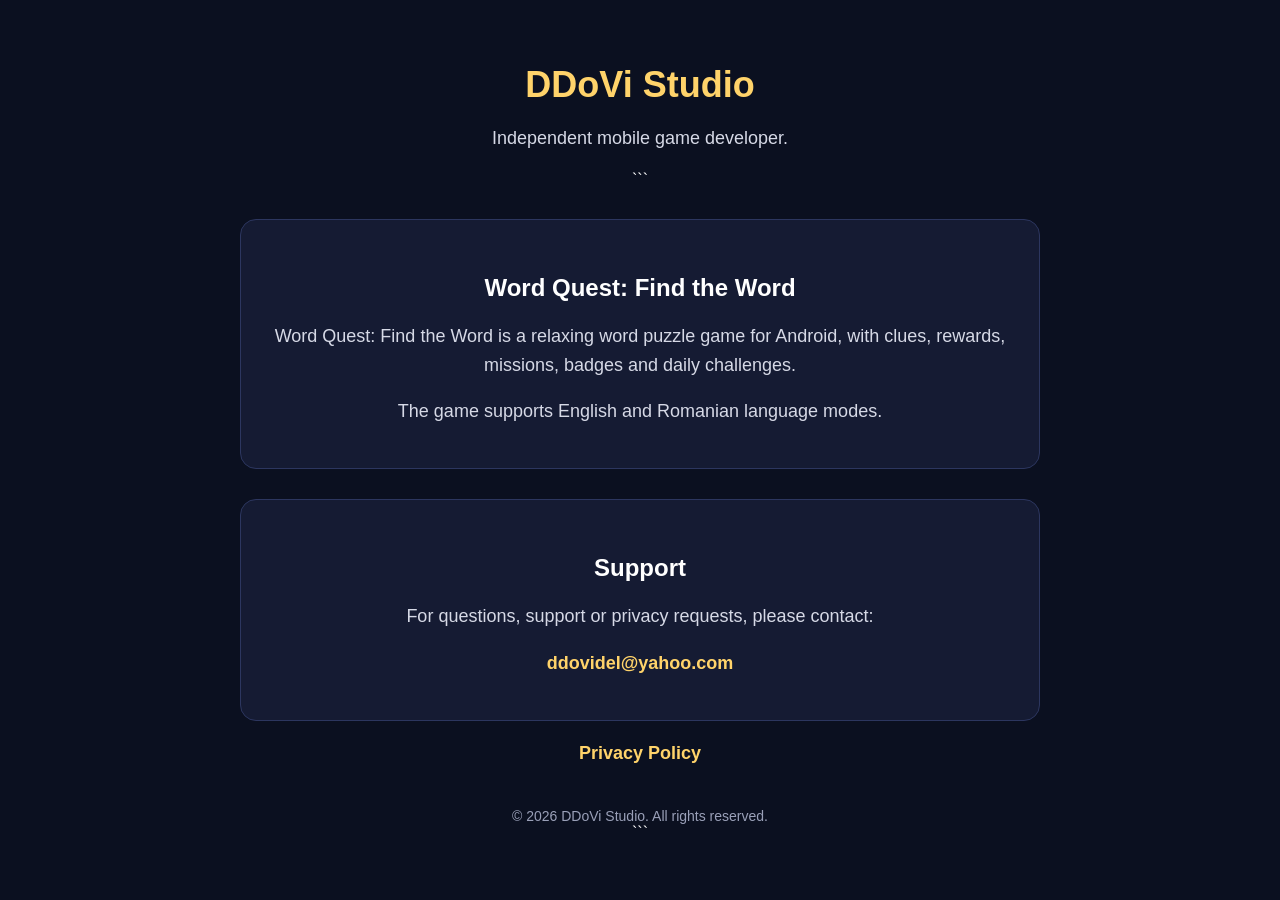
==== index.html @ 72dc890f "Create index.html" ====
<!DOCTYPE html>

<html lang="en">
<head>
  <meta charset="UTF-8">
  <meta name="viewport" content="width=device-width, initial-scale=1.0">
  <title>DDoVi Studio</title>
  <meta name="description" content="DDoVi Studio is the developer of Word Quest: Find the Word, a relaxing word puzzle game for Android.">
  <style>
    body {
      margin: 0;
      font-family: Arial, sans-serif;
      background: #0b1020;
      color: #ffffff;
      text-align: center;
      padding: 40px 20px;
    }
    .container {
      max-width: 800px;
      margin: 0 auto;
    }
    h1 {
      color: #ffd36a;
      font-size: 36px;
      margin-bottom: 10px;
    }
    h2 {
      color: #ffffff;
      font-size: 24px;
      margin-top: 30px;
    }
    p {
      color: #d6d9e6;
      font-size: 18px;
      line-height: 1.6;
    }
    a {
      color: #ffd36a;
      text-decoration: none;
      font-weight: bold;
    }
    .card {
      background: #151b33;
      border: 1px solid #2c365f;
      border-radius: 16px;
      padding: 24px;
      margin-top: 30px;
    }
    .footer {
      margin-top: 40px;
      font-size: 14px;
      color: #9aa0b8;
    }
  </style>
</head>
<body>
  <div class="container">
    <h1>DDoVi Studio</h1>
    <p>Independent mobile game developer.</p>

```
<div class="card">
  <h2>Word Quest: Find the Word</h2>
  <p>
    Word Quest: Find the Word is a relaxing word puzzle game for Android,
    with clues, rewards, missions, badges and daily challenges.
  </p>
  <p>
    The game supports English and Romanian language modes.
  </p>
</div>

<div class="card">
  <h2>Support</h2>
  <p>
    For questions, support or privacy requests, please contact:
  </p>
  <p>
    <a href="mailto:ddovidel@yahoo.com">ddovidel@yahoo.com</a>
  </p>
</div>

<p>
  <a href="privacy.html">Privacy Policy</a>
</p>

<div class="footer">
  © 2026 DDoVi Studio. All rights reserved.
</div>
```

  </div>
</body>
</html>
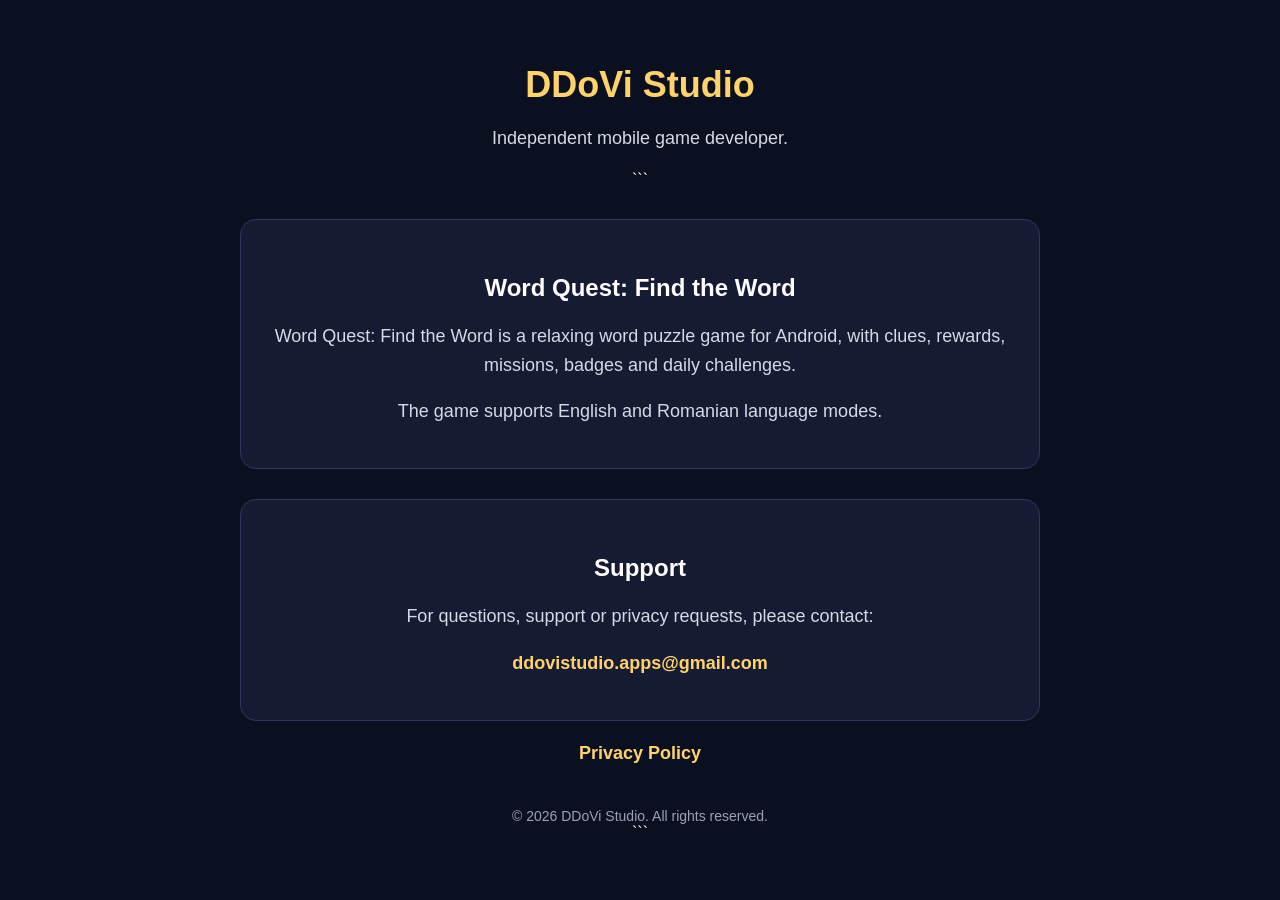
==== commit 930852be: "Update index.html" ====
--- a/index.html
+++ b/index.html
@@ -76,7 +76,7 @@
     For questions, support or privacy requests, please contact:
   </p>
   <p>
-    <a href="mailto:ddovidel@yahoo.com">ddovidel@yahoo.com</a>
+    <a href="mailto:ddovistudio.apps@gmail.com">ddovistudio.apps@gmail.com</a>
   </p>
 </div>
 
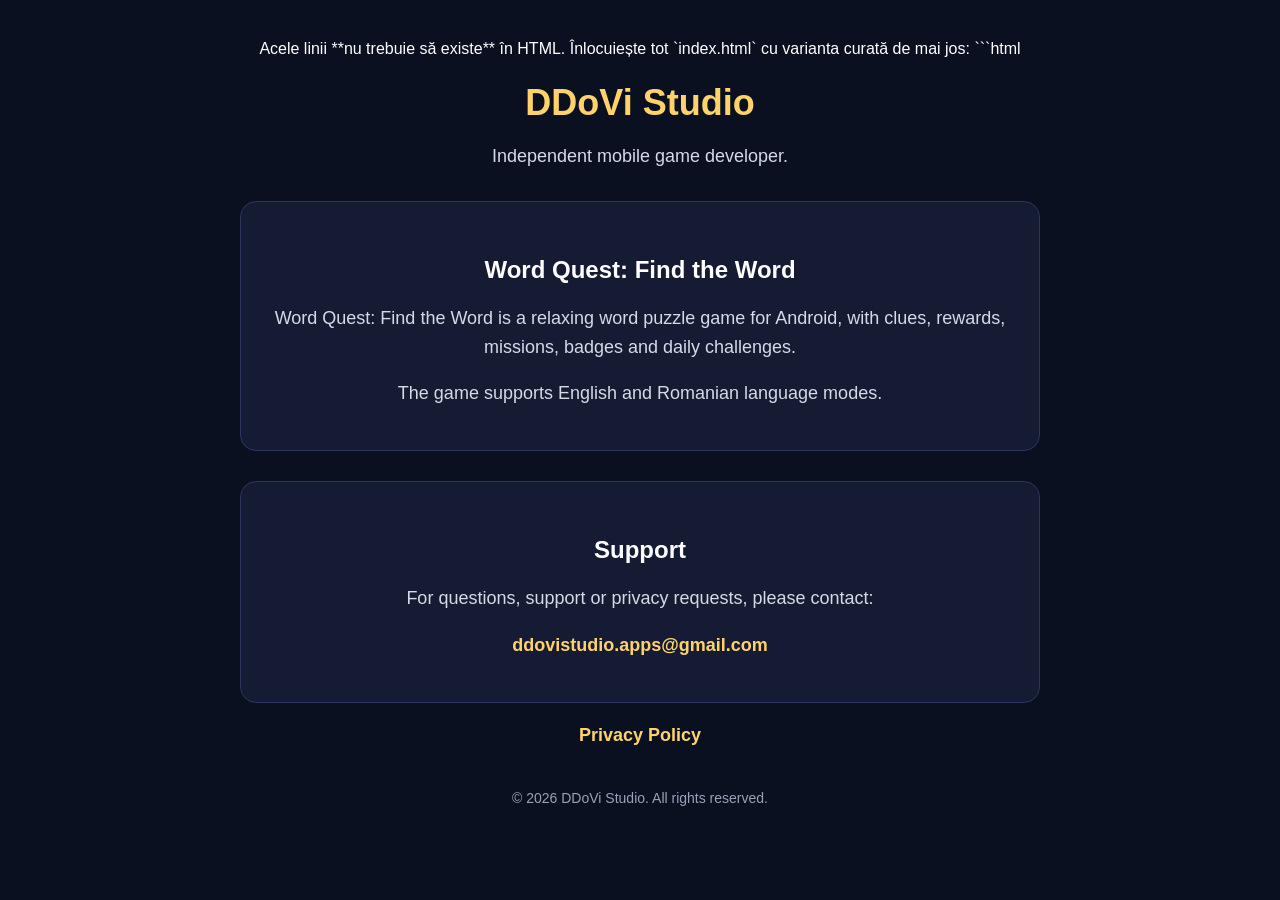
==== commit e96e7a85: "Update index.html" ====
--- a/index.html
+++ b/index.html
@@ -1,5 +1,10 @@
+
+Acele linii **nu trebuie să existe** în HTML.
+
+Înlocuiește tot `index.html` cu varianta curată de mai jos:
+
+```html
 <!DOCTYPE html>
-
 <html lang="en">
 <head>
   <meta charset="UTF-8">
@@ -15,30 +20,36 @@
       text-align: center;
       padding: 40px 20px;
     }
+
     .container {
       max-width: 800px;
       margin: 0 auto;
     }
+
     h1 {
       color: #ffd36a;
       font-size: 36px;
       margin-bottom: 10px;
     }
+
     h2 {
       color: #ffffff;
       font-size: 24px;
       margin-top: 30px;
     }
+
     p {
       color: #d6d9e6;
       font-size: 18px;
       line-height: 1.6;
     }
+
     a {
       color: #ffd36a;
       text-decoration: none;
       font-weight: bold;
     }
+
     .card {
       background: #151b33;
       border: 1px solid #2c365f;
@@ -46,6 +57,7 @@
       padding: 24px;
       margin-top: 30px;
     }
+
     .footer {
       margin-top: 40px;
       font-size: 14px;
@@ -58,37 +70,34 @@
     <h1>DDoVi Studio</h1>
     <p>Independent mobile game developer.</p>
 
-```
-<div class="card">
-  <h2>Word Quest: Find the Word</h2>
-  <p>
-    Word Quest: Find the Word is a relaxing word puzzle game for Android,
-    with clues, rewards, missions, badges and daily challenges.
-  </p>
-  <p>
-    The game supports English and Romanian language modes.
-  </p>
-</div>
+    <div class="card">
+      <h2>Word Quest: Find the Word</h2>
+      <p>
+        Word Quest: Find the Word is a relaxing word puzzle game for Android,
+        with clues, rewards, missions, badges and daily challenges.
+      </p>
+      <p>
+        The game supports English and Romanian language modes.
+      </p>
+    </div>
 
-<div class="card">
-  <h2>Support</h2>
-  <p>
-    For questions, support or privacy requests, please contact:
-  </p>
-  <p>
-    <a href="mailto:ddovistudio.apps@gmail.com">ddovistudio.apps@gmail.com</a>
-  </p>
-</div>
+    <div class="card">
+      <h2>Support</h2>
+      <p>
+        For questions, support or privacy requests, please contact:
+      </p>
+      <p>
+        <a href="mailto:ddovistudio.apps@gmail.com">ddovistudio.apps@gmail.com</a>
+      </p>
+    </div>
 
-<p>
-  <a href="privacy.html">Privacy Policy</a>
-</p>
+    <p>
+      <a href="privacy.html">Privacy Policy</a>
+    </p>
 
-<div class="footer">
-  © 2026 DDoVi Studio. All rights reserved.
-</div>
-```
-
+    <div class="footer">
+      © 2026 DDoVi Studio. All rights reserved.
+    </div>
   </div>
 </body>
 </html>
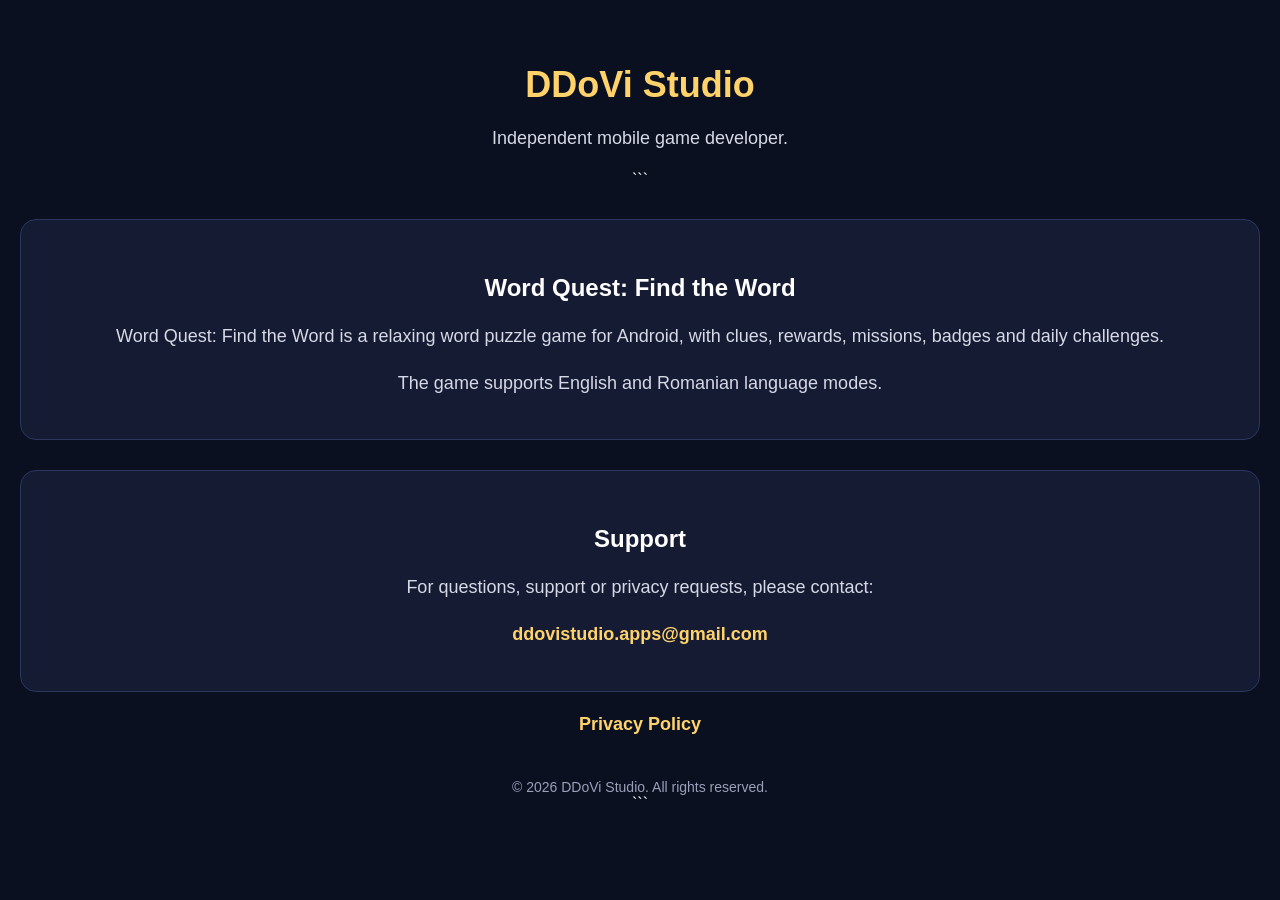
==== commit 5e6f871c: "Update index.html" ====
--- a/index.html
+++ b/index.html
@@ -1,10 +1,5 @@
+<!DOCTYPE html>
 
-Acele linii **nu trebuie să existe** în HTML.
-
-Înlocuiește tot `index.html` cu varianta curată de mai jos:
-
-```html
-<!DOCTYPE html>
 <html lang="en">
 <head>
   <meta charset="UTF-8">
@@ -21,48 +16,51 @@
       padding: 40px 20px;
     }
 
-    .container {
-      max-width: 800px;
-      margin: 0 auto;
-    }
+```
+.container {
+  max-width: 800px;
+  margin: 0 auto;
+}
 
-    h1 {
-      color: #ffd36a;
-      font-size: 36px;
-      margin-bottom: 10px;
-    }
+h1 {
+  color: #ffd36a;
+  font-size: 36px;
+  margin-bottom: 10px;
+}
 
-    h2 {
-      color: #ffffff;
-      font-size: 24px;
-      margin-top: 30px;
-    }
+h2 {
+  color: #ffffff;
+  font-size: 24px;
+  margin-top: 30px;
+}
 
-    p {
-      color: #d6d9e6;
-      font-size: 18px;
-      line-height: 1.6;
-    }
+p {
+  color: #d6d9e6;
+  font-size: 18px;
+  line-height: 1.6;
+}
 
-    a {
-      color: #ffd36a;
-      text-decoration: none;
-      font-weight: bold;
-    }
+a {
+  color: #ffd36a;
+  text-decoration: none;
+  font-weight: bold;
+}
 
-    .card {
-      background: #151b33;
-      border: 1px solid #2c365f;
-      border-radius: 16px;
-      padding: 24px;
-      margin-top: 30px;
-    }
+.card {
+  background: #151b33;
+  border: 1px solid #2c365f;
+  border-radius: 16px;
+  padding: 24px;
+  margin-top: 30px;
+}
 
-    .footer {
-      margin-top: 40px;
-      font-size: 14px;
-      color: #9aa0b8;
-    }
+.footer {
+  margin-top: 40px;
+  font-size: 14px;
+  color: #9aa0b8;
+}
+```
+
   </style>
 </head>
 <body>
@@ -70,34 +68,37 @@
     <h1>DDoVi Studio</h1>
     <p>Independent mobile game developer.</p>
 
-    <div class="card">
-      <h2>Word Quest: Find the Word</h2>
-      <p>
-        Word Quest: Find the Word is a relaxing word puzzle game for Android,
-        with clues, rewards, missions, badges and daily challenges.
-      </p>
-      <p>
-        The game supports English and Romanian language modes.
-      </p>
-    </div>
+```
+<div class="card">
+  <h2>Word Quest: Find the Word</h2>
+  <p>
+    Word Quest: Find the Word is a relaxing word puzzle game for Android,
+    with clues, rewards, missions, badges and daily challenges.
+  </p>
+  <p>
+    The game supports English and Romanian language modes.
+  </p>
+</div>
 
-    <div class="card">
-      <h2>Support</h2>
-      <p>
-        For questions, support or privacy requests, please contact:
-      </p>
-      <p>
-        <a href="mailto:ddovistudio.apps@gmail.com">ddovistudio.apps@gmail.com</a>
-      </p>
-    </div>
+<div class="card">
+  <h2>Support</h2>
+  <p>
+    For questions, support or privacy requests, please contact:
+  </p>
+  <p>
+    <a href="mailto:ddovistudio.apps@gmail.com">ddovistudio.apps@gmail.com</a>
+  </p>
+</div>
 
-    <p>
-      <a href="privacy.html">Privacy Policy</a>
-    </p>
+<p>
+  <a href="privacy.html">Privacy Policy</a>
+</p>
 
-    <div class="footer">
-      © 2026 DDoVi Studio. All rights reserved.
-    </div>
+<div class="footer">
+  © 2026 DDoVi Studio. All rights reserved.
+</div>
+```
+
   </div>
 </body>
 </html>
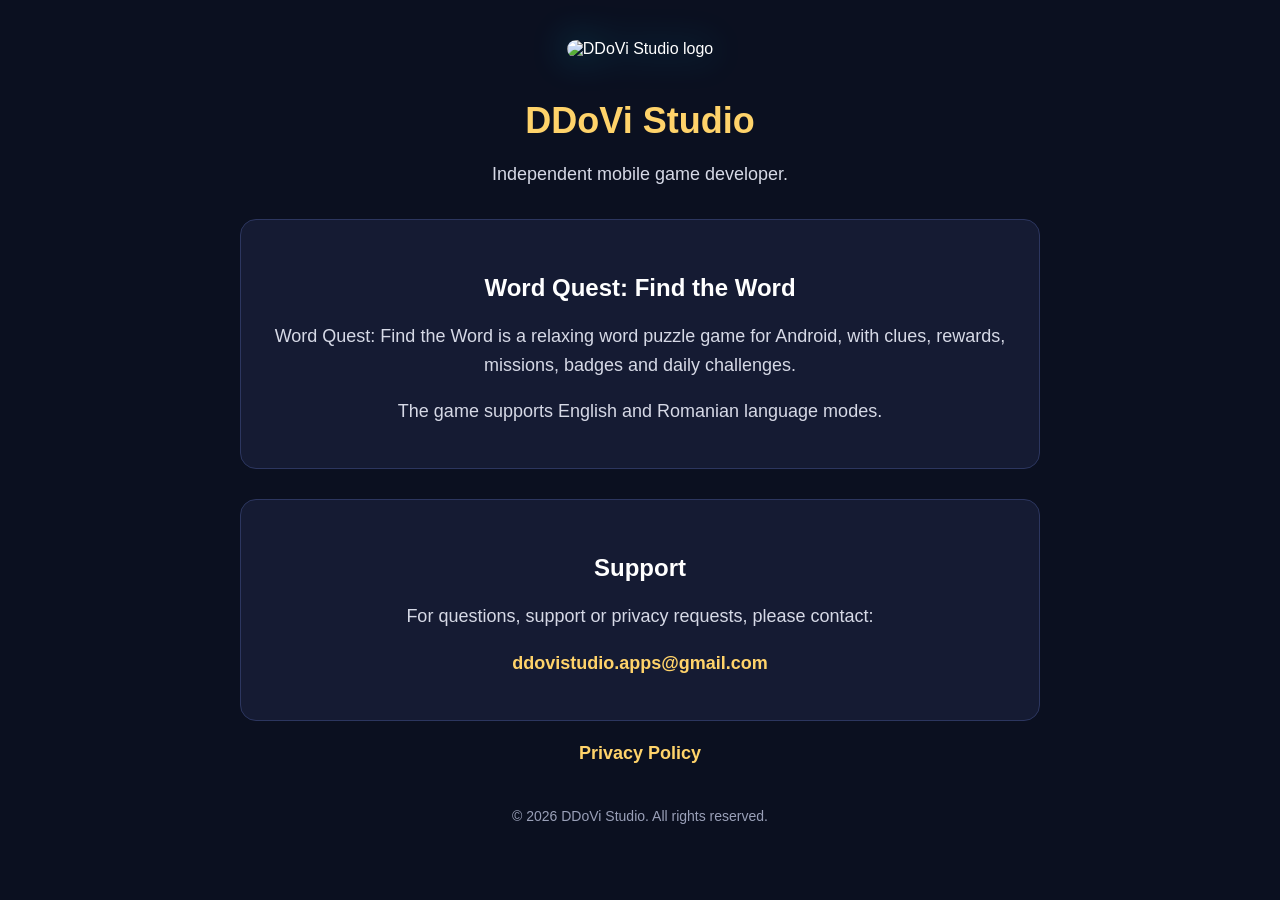
==== commit d6d4ea38: "Update index.html" ====
--- a/index.html
+++ b/index.html
@@ -1,5 +1,4 @@
 <!DOCTYPE html>
-
 <html lang="en">
 <head>
   <meta charset="UTF-8">
@@ -16,89 +15,93 @@
       padding: 40px 20px;
     }
 
-```
-.container {
-  max-width: 800px;
-  margin: 0 auto;
-}
+    .container {
+      max-width: 800px;
+      margin: 0 auto;
+    }
 
-h1 {
-  color: #ffd36a;
-  font-size: 36px;
-  margin-bottom: 10px;
-}
+    .logo {
+      width: 150px;
+      max-width: 45%;
+      border-radius: 28px;
+      margin-bottom: 18px;
+      filter: drop-shadow(0 0 18px rgba(0, 210, 255, 0.45));
+    }
 
-h2 {
-  color: #ffffff;
-  font-size: 24px;
-  margin-top: 30px;
-}
+    h1 {
+      color: #ffd36a;
+      font-size: 36px;
+      margin-bottom: 10px;
+    }
 
-p {
-  color: #d6d9e6;
-  font-size: 18px;
-  line-height: 1.6;
-}
+    h2 {
+      color: #ffffff;
+      font-size: 24px;
+      margin-top: 30px;
+    }
 
-a {
-  color: #ffd36a;
-  text-decoration: none;
-  font-weight: bold;
-}
+    p {
+      color: #d6d9e6;
+      font-size: 18px;
+      line-height: 1.6;
+    }
 
-.card {
-  background: #151b33;
-  border: 1px solid #2c365f;
-  border-radius: 16px;
-  padding: 24px;
-  margin-top: 30px;
-}
+    a {
+      color: #ffd36a;
+      text-decoration: none;
+      font-weight: bold;
+    }
 
-.footer {
-  margin-top: 40px;
-  font-size: 14px;
-  color: #9aa0b8;
-}
-```
+    .card {
+      background: #151b33;
+      border: 1px solid #2c365f;
+      border-radius: 16px;
+      padding: 24px;
+      margin-top: 30px;
+    }
 
+    .footer {
+      margin-top: 40px;
+      font-size: 14px;
+      color: #9aa0b8;
+    }
   </style>
 </head>
 <body>
   <div class="container">
+    <img src="logo.png" alt="DDoVi Studio logo" class="logo">
+
     <h1>DDoVi Studio</h1>
     <p>Independent mobile game developer.</p>
 
-```
-<div class="card">
-  <h2>Word Quest: Find the Word</h2>
-  <p>
-    Word Quest: Find the Word is a relaxing word puzzle game for Android,
-    with clues, rewards, missions, badges and daily challenges.
-  </p>
-  <p>
-    The game supports English and Romanian language modes.
-  </p>
-</div>
+    <div class="card">
+      <h2>Word Quest: Find the Word</h2>
+      <p>
+        Word Quest: Find the Word is a relaxing word puzzle game for Android,
+        with clues, rewards, missions, badges and daily challenges.
+      </p>
+      <p>
+        The game supports English and Romanian language modes.
+      </p>
+    </div>
 
-<div class="card">
-  <h2>Support</h2>
-  <p>
-    For questions, support or privacy requests, please contact:
-  </p>
-  <p>
-    <a href="mailto:ddovistudio.apps@gmail.com">ddovistudio.apps@gmail.com</a>
-  </p>
-</div>
+    <div class="card">
+      <h2>Support</h2>
+      <p>
+        For questions, support or privacy requests, please contact:
+      </p>
+      <p>
+        <a href="mailto:ddovistudio.apps@gmail.com">ddovistudio.apps@gmail.com</a>
+      </p>
+    </div>
 
-<p>
-  <a href="privacy.html">Privacy Policy</a>
-</p>
+    <p>
+      <a href="privacy.html">Privacy Policy</a>
+    </p>
 
-<div class="footer">
-  © 2026 DDoVi Studio. All rights reserved.
-</div>
-```
-
+    <div class="footer">
+      © 2026 DDoVi Studio. All rights reserved.
+    </div>
   </div>
 </body>
 </html>
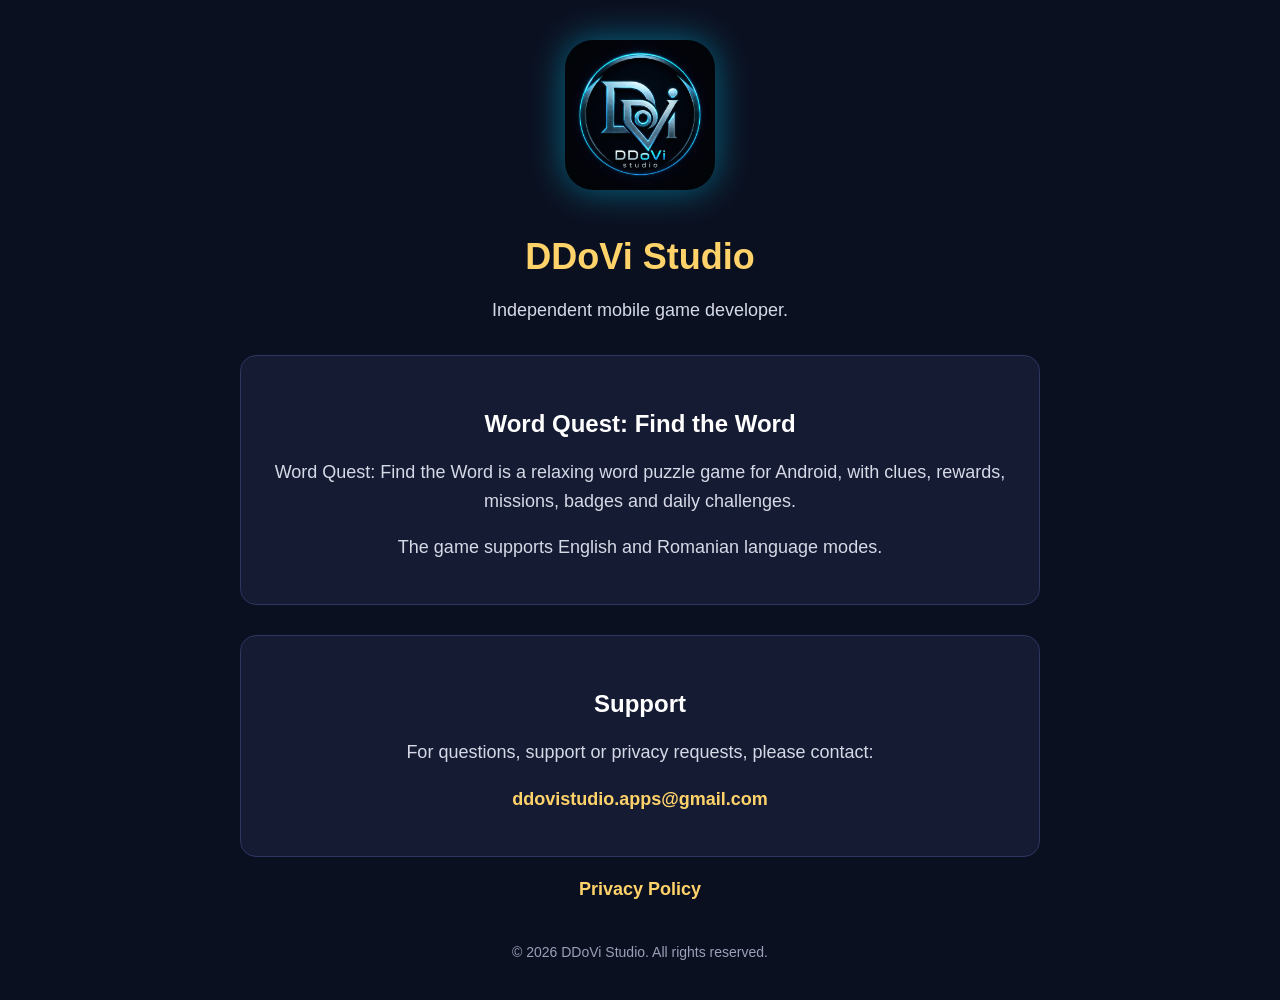
==== commit c3f14bf8: "Update index.html" ====
--- a/index.html
+++ b/index.html
@@ -5,6 +5,9 @@
   <meta name="viewport" content="width=device-width, initial-scale=1.0">
   <title>DDoVi Studio</title>
   <meta name="description" content="DDoVi Studio is the developer of Word Quest: Find the Word, a relaxing word puzzle game for Android.">
+  <link rel="icon" type="image/png" href="/favicon.png">
+  <link rel="shortcut icon" type="image/png" href="/favicon.png">
+
   <style>
     body {
       margin: 0;
@@ -69,7 +72,7 @@
 </head>
 <body>
   <div class="container">
-    <img src="logo.png" alt="DDoVi Studio logo" class="logo">
+    <img src="/logo.png" alt="DDoVi Studio logo" class="logo">
 
     <h1>DDoVi Studio</h1>
     <p>Independent mobile game developer.</p>
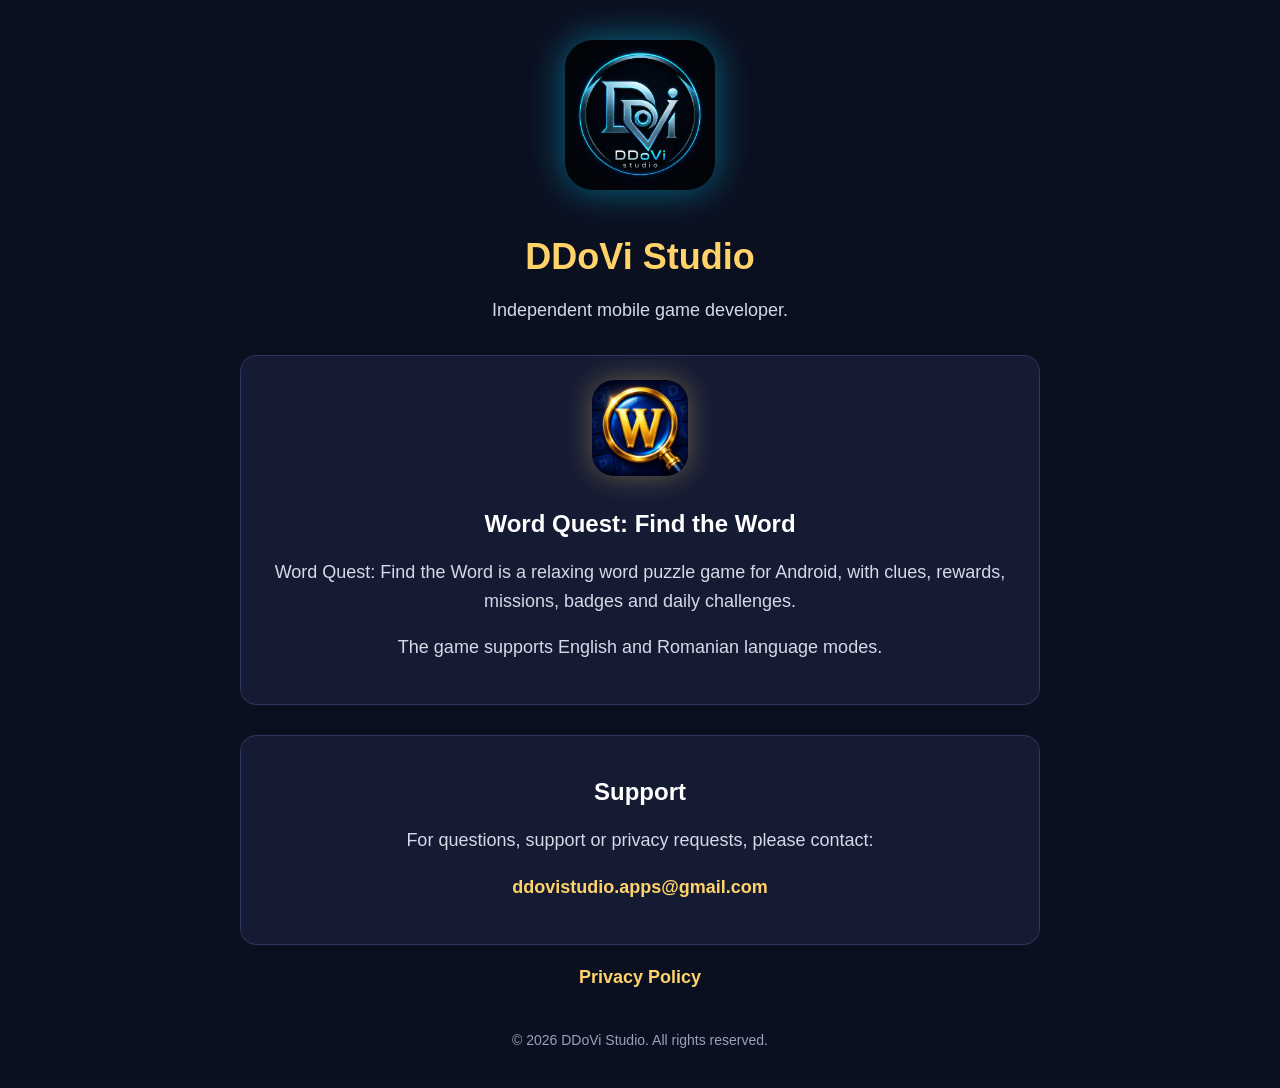
==== commit 57dc75f8: "Update index.html" ====
--- a/index.html
+++ b/index.html
@@ -31,6 +31,14 @@
       filter: drop-shadow(0 0 18px rgba(0, 210, 255, 0.45));
     }
 
+    .game-icon {
+      width: 96px;
+      max-width: 35%;
+      border-radius: 22px;
+      margin-bottom: 12px;
+      filter: drop-shadow(0 0 14px rgba(255, 211, 106, 0.35));
+    }
+
     h1 {
       color: #ffd36a;
       font-size: 36px;
@@ -40,7 +48,7 @@
     h2 {
       color: #ffffff;
       font-size: 24px;
-      margin-top: 30px;
+      margin-top: 18px;
     }
 
     p {
@@ -78,6 +86,8 @@
     <p>Independent mobile game developer.</p>
 
     <div class="card">
+      <img src="/wordquest-icon.png" alt="Word Quest app icon" class="game-icon">
+
       <h2>Word Quest: Find the Word</h2>
       <p>
         Word Quest: Find the Word is a relaxing word puzzle game for Android,
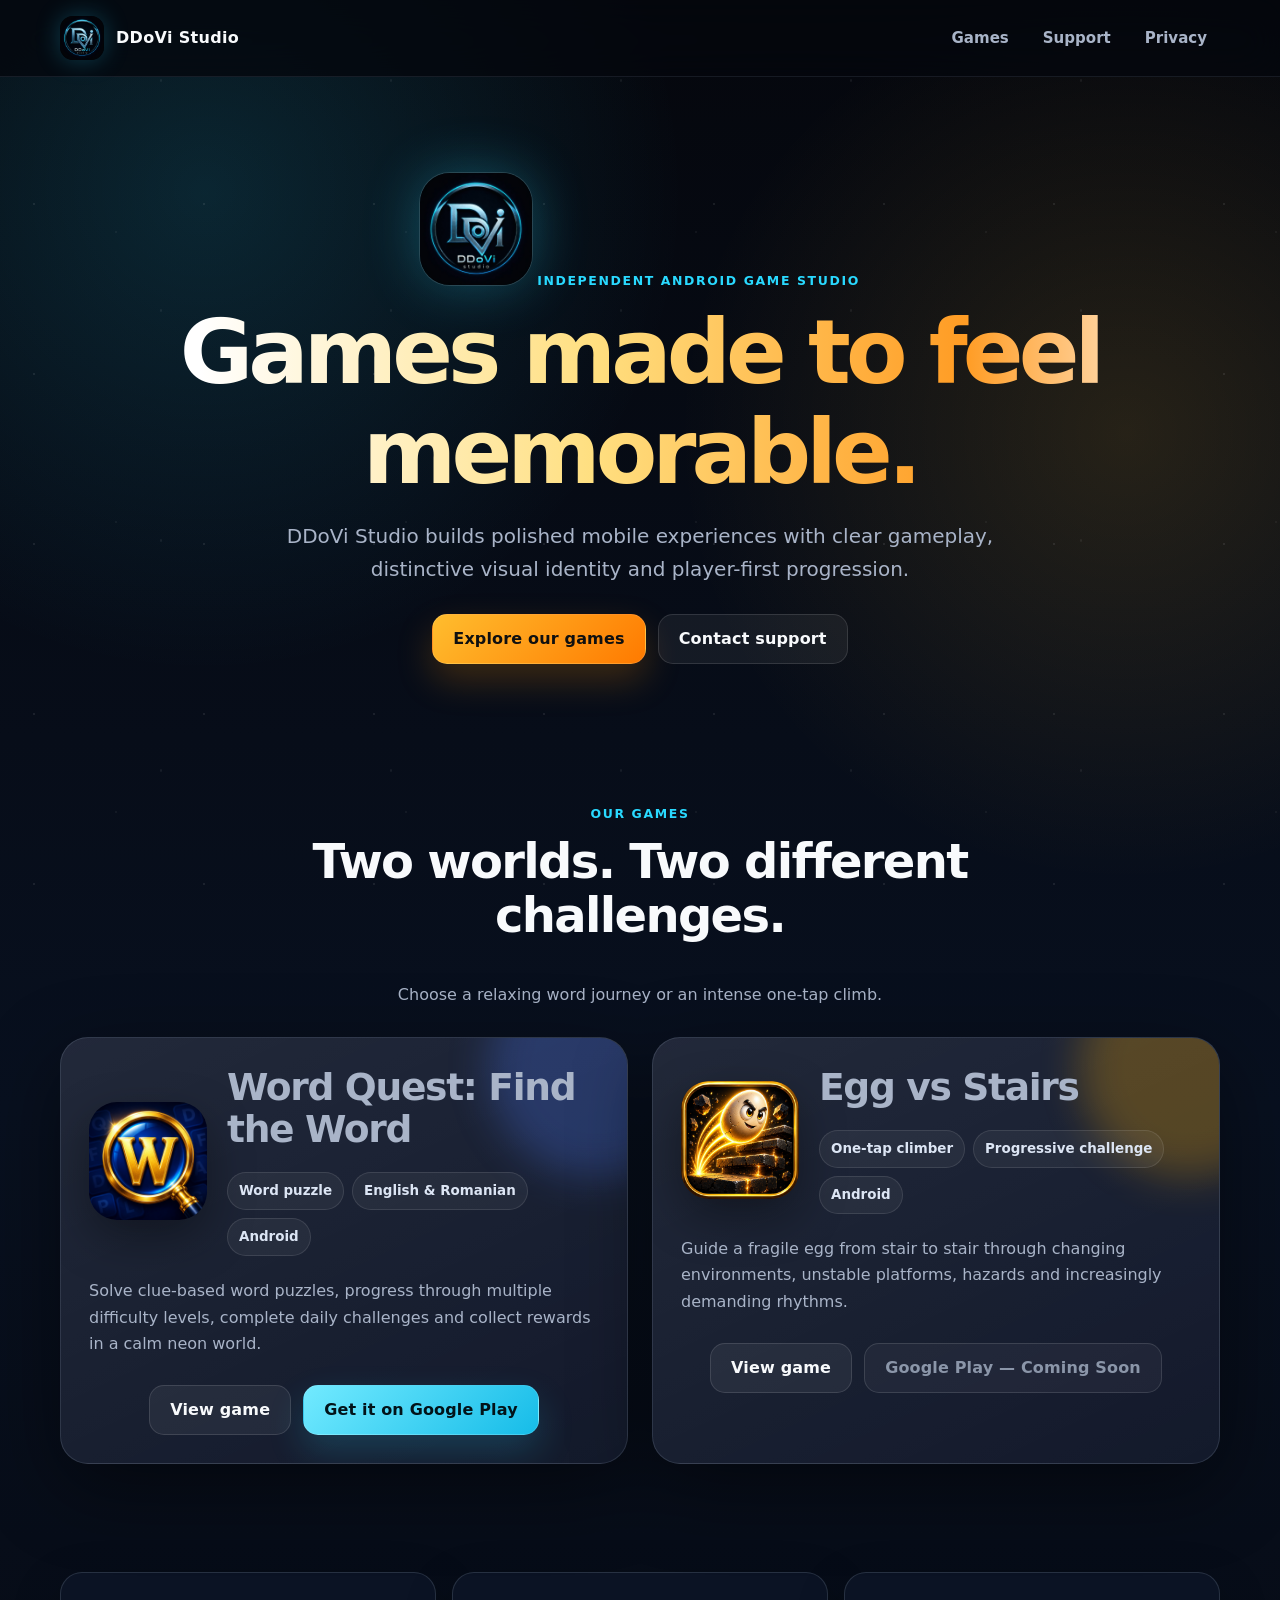
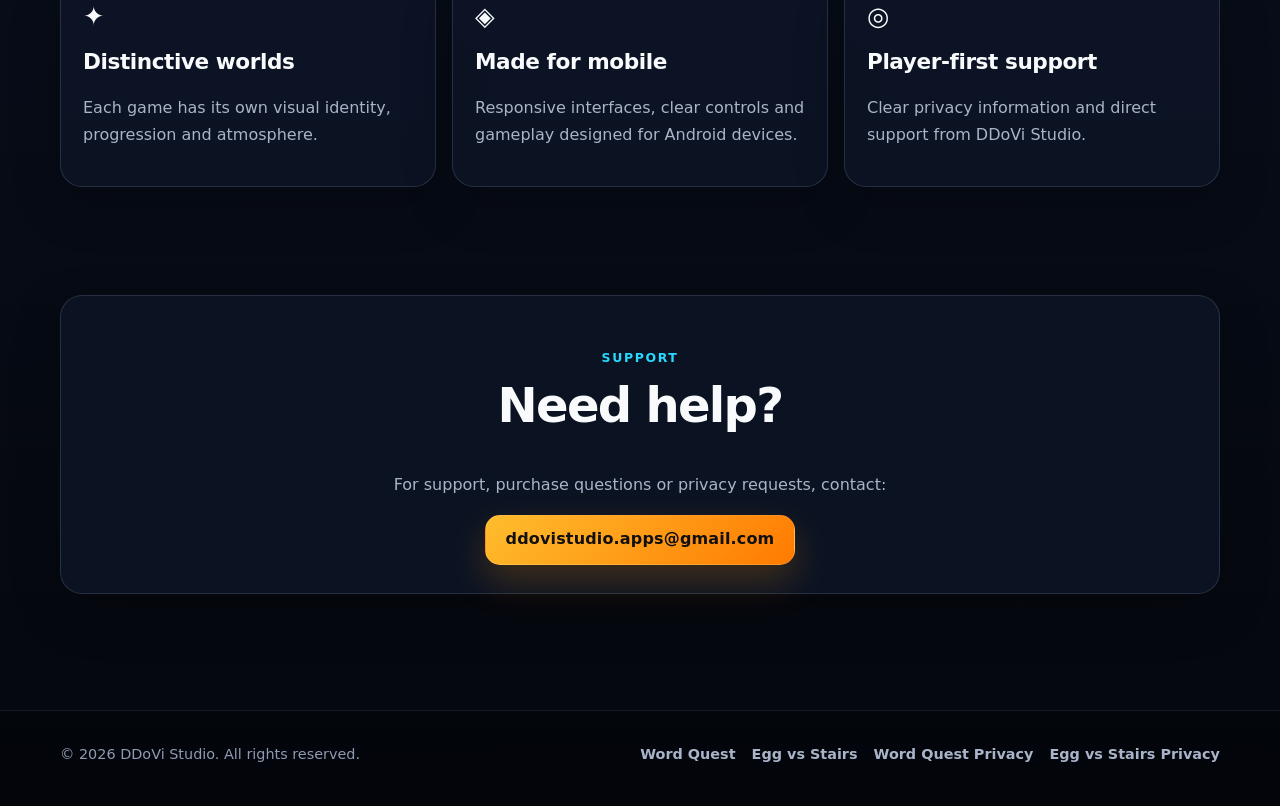
==== commit c46858d4: "Add Egg vs Stairs website and privacy policy" ====
--- a/index.html
+++ b/index.html
@@ -3,118 +3,148 @@
 <head>
   <meta charset="UTF-8">
   <meta name="viewport" content="width=device-width, initial-scale=1.0">
-  <title>DDoVi Studio</title>
-  <meta name="description" content="DDoVi Studio is the developer of Word Quest: Find the Word, a relaxing word puzzle game for Android.">
-  <link rel="icon" type="image/png" href="/favicon.png">
-  <link rel="shortcut icon" type="image/png" href="/favicon.png">
-
-  <style>
-    body {
-      margin: 0;
-      font-family: Arial, sans-serif;
-      background: #0b1020;
-      color: #ffffff;
-      text-align: center;
-      padding: 40px 20px;
-    }
-
-    .container {
-      max-width: 800px;
-      margin: 0 auto;
-    }
-
-    .logo {
-      width: 150px;
-      max-width: 45%;
-      border-radius: 28px;
-      margin-bottom: 18px;
-      filter: drop-shadow(0 0 18px rgba(0, 210, 255, 0.45));
-    }
-
-    .game-icon {
-      width: 96px;
-      max-width: 35%;
-      border-radius: 22px;
-      margin-bottom: 12px;
-      filter: drop-shadow(0 0 14px rgba(255, 211, 106, 0.35));
-    }
-
-    h1 {
-      color: #ffd36a;
-      font-size: 36px;
-      margin-bottom: 10px;
-    }
-
-    h2 {
-      color: #ffffff;
-      font-size: 24px;
-      margin-top: 18px;
-    }
-
-    p {
-      color: #d6d9e6;
-      font-size: 18px;
-      line-height: 1.6;
-    }
-
-    a {
-      color: #ffd36a;
-      text-decoration: none;
-      font-weight: bold;
-    }
-
-    .card {
-      background: #151b33;
-      border: 1px solid #2c365f;
-      border-radius: 16px;
-      padding: 24px;
-      margin-top: 30px;
-    }
-
-    .footer {
-      margin-top: 40px;
-      font-size: 14px;
-      color: #9aa0b8;
-    }
-  </style>
+  <meta name="theme-color" content="#05070d">
+  <meta name="description" content="DDoVi Studio creates polished Android games, including Word Quest: Find the Word and Egg vs Stairs.">
+  <title>DDoVi Studio | Mobile Games</title>
+  <link rel="icon" type="image/png" href="favicon.png">
+  <link rel="stylesheet" href="styles.css">
 </head>
 <body>
-  <div class="container">
-    <img src="/logo.png" alt="DDoVi Studio logo" class="logo">
+  <header class="site-header">
+  <nav class="nav" aria-label="Main navigation">
+    <a class="brand" href="index.html">
+      <img src="logo.png" alt="DDoVi Studio logo">
+      <span>DDoVi Studio</span>
+    </a>
+    <div class="nav-links">
+      <a href="index.html#games">Games</a>
+      <a href="index.html#support">Support</a>
+      <a class="keep-mobile" href="egg-vs-stairs-privacy.html">Privacy</a>
+    </div>
+  </nav>
+</header>
 
-    <h1>DDoVi Studio</h1>
-    <p>Independent mobile game developer.</p>
+  <main>
+    <section class="hero">
+      <div class="container">
+        <img class="hero-logo" src="logo.png" alt="DDoVi Studio logo">
+        <div class="eyebrow">Independent Android game studio</div>
+        <h1 class="gradient-text">Games made to feel memorable.</h1>
+        <p class="hero-copy">
+          DDoVi Studio builds polished mobile experiences with clear gameplay,
+          distinctive visual identity and player-first progression.
+        </p>
+        <div class="hero-actions">
+          <a class="btn btn-primary" href="#games">Explore our games</a>
+          <a class="btn btn-secondary" href="mailto:ddovistudio.apps@gmail.com">Contact support</a>
+        </div>
+      </div>
+    </section>
 
-    <div class="card">
-      <img src="/wordquest-icon.png" alt="Word Quest app icon" class="game-icon">
+    <section id="games" class="section">
+      <div class="container">
+        <div class="section-heading">
+          <div class="eyebrow">Our games</div>
+          <h2>Two worlds. Two different challenges.</h2>
+          <p>Choose a relaxing word journey or an intense one-tap climb.</p>
+        </div>
 
-      <h2>Word Quest: Find the Word</h2>
-      <p>
-        Word Quest: Find the Word is a relaxing word puzzle game for Android,
-        with clues, rewards, missions, badges and daily challenges.
-      </p>
-      <p>
-        The game supports English and Romanian language modes.
-      </p>
-    </div>
+        <div class="game-grid">
+          <article class="game-card word">
+            <div class="game-top">
+              <img class="game-icon" src="wordquest-icon.png" alt="Word Quest: Find the Word icon">
+              <div class="game-meta">
+                <h2>Word Quest: Find the Word</h2>
+                <div class="pill-row">
+                  <span class="pill">Word puzzle</span>
+                  <span class="pill">English & Romanian</span>
+                  <span class="pill">Android</span>
+                </div>
+              </div>
+            </div>
+            <p class="card-copy">
+              Solve clue-based word puzzles, progress through multiple difficulty levels,
+              complete daily challenges and collect rewards in a calm neon world.
+            </p>
+            <div class="card-actions">
+              <a class="btn btn-secondary" href="word-quest.html">View game</a>
+              <a class="btn btn-cyan"
+                 href="https://play.google.com/store/apps/details?id=com.ddovi.wordquest"
+                 target="_blank" rel="noopener noreferrer">Get it on Google Play</a>
+            </div>
+          </article>
 
-    <div class="card">
-      <h2>Support</h2>
-      <p>
-        For questions, support or privacy requests, please contact:
-      </p>
-      <p>
-        <a href="mailto:ddovistudio.apps@gmail.com">ddovistudio.apps@gmail.com</a>
-      </p>
-    </div>
+          <article class="game-card egg">
+            <div class="game-top">
+              <img class="game-icon" src="egg-vs-stairs-icon.png" alt="Egg vs Stairs icon">
+              <div class="game-meta">
+                <h2>Egg vs Stairs</h2>
+                <div class="pill-row">
+                  <span class="pill">One-tap climber</span>
+                  <span class="pill">Progressive challenge</span>
+                  <span class="pill">Android</span>
+                </div>
+              </div>
+            </div>
+            <p class="card-copy">
+              Guide a fragile egg from stair to stair through changing environments,
+              unstable platforms, hazards and increasingly demanding rhythms.
+            </p>
+            <div class="card-actions">
+              <a class="btn btn-secondary" href="egg-vs-stairs.html">View game</a>
+              <span class="btn btn-disabled" aria-label="Google Play release coming soon">Google Play — Coming Soon</span>
+            </div>
+          </article>
+        </div>
+      </div>
+    </section>
 
-    <p>
-      <a href="privacy.html">Privacy Policy</a>
-    </p>
+    <section class="section">
+      <div class="container">
+        <div class="feature-grid">
+          <article class="feature-card">
+            <div class="feature-icon">✦</div>
+            <h3>Distinctive worlds</h3>
+            <p>Each game has its own visual identity, progression and atmosphere.</p>
+          </article>
+          <article class="feature-card">
+            <div class="feature-icon">◈</div>
+            <h3>Made for mobile</h3>
+            <p>Responsive interfaces, clear controls and gameplay designed for Android devices.</p>
+          </article>
+          <article class="feature-card">
+            <div class="feature-icon">◎</div>
+            <h3>Player-first support</h3>
+            <p>Clear privacy information and direct support from DDoVi Studio.</p>
+          </article>
+        </div>
+      </div>
+    </section>
 
-    <div class="footer">
-      © 2026 DDoVi Studio. All rights reserved.
+    <section id="support" class="section">
+      <div class="container">
+        <div class="support-card">
+          <div class="eyebrow">Support</div>
+          <h2>Need help?</h2>
+          <p>For support, purchase questions or privacy requests, contact:</p>
+          <a class="btn btn-primary" href="mailto:ddovistudio.apps@gmail.com">
+            ddovistudio.apps@gmail.com
+          </a>
+        </div>
+      </div>
+    </section>
+  </main>
+
+  <footer class="site-footer">
+  <div class="footer-inner">
+    <div class="footer-copy">© 2026 DDoVi Studio. All rights reserved.</div>
+    <div class="footer-links">
+      <a href="word-quest.html">Word Quest</a>
+      <a href="egg-vs-stairs.html">Egg vs Stairs</a>
+      <a href="privacy.html">Word Quest Privacy</a>
+      <a href="egg-vs-stairs-privacy.html">Egg vs Stairs Privacy</a>
     </div>
   </div>
+</footer>
 </body>
 </html>
--- a/styles.css
+++ b/styles.css
@@ -0,0 +1,575 @@
+:root {
+  --bg: #05070d;
+  --bg-2: #0a1020;
+  --panel: rgba(15, 23, 42, 0.82);
+  --panel-strong: rgba(12, 18, 34, 0.96);
+  --line: rgba(148, 163, 184, 0.20);
+  --text: #f8fafc;
+  --muted: #a9b4c8;
+  --gold: #ffbd2e;
+  --gold-2: #ff7a00;
+  --cyan: #29d9ff;
+  --blue: #4f7cff;
+  --violet: #a86bff;
+  --success: #42e59b;
+  --shadow: 0 24px 80px rgba(0, 0, 0, 0.45);
+}
+
+* {
+  box-sizing: border-box;
+}
+
+html {
+  scroll-behavior: smooth;
+}
+
+body {
+  margin: 0;
+  min-height: 100vh;
+  color: var(--text);
+  background:
+    radial-gradient(circle at 16% 8%, rgba(41, 217, 255, 0.14), transparent 30rem),
+    radial-gradient(circle at 88% 18%, rgba(255, 189, 46, 0.13), transparent 28rem),
+    linear-gradient(180deg, #05070d 0%, #08101f 46%, #05070d 100%);
+  font-family: Inter, ui-sans-serif, system-ui, -apple-system, BlinkMacSystemFont, "Segoe UI", sans-serif;
+  line-height: 1.65;
+  overflow-x: hidden;
+}
+
+body::before {
+  content: "";
+  position: fixed;
+  inset: 0;
+  pointer-events: none;
+  opacity: 0.28;
+  background-image:
+    radial-gradient(circle at 20% 20%, rgba(255,255,255,.30) 0 1px, transparent 1.4px),
+    radial-gradient(circle at 70% 35%, rgba(255,255,255,.24) 0 1px, transparent 1.4px),
+    radial-gradient(circle at 40% 80%, rgba(255,255,255,.18) 0 1px, transparent 1.4px);
+  background-size: 170px 170px, 230px 230px, 290px 290px;
+}
+
+a {
+  color: inherit;
+}
+
+img {
+  max-width: 100%;
+}
+
+.site-header {
+  position: sticky;
+  top: 0;
+  z-index: 20;
+  border-bottom: 1px solid rgba(148, 163, 184, 0.13);
+  background: rgba(5, 7, 13, 0.78);
+  backdrop-filter: blur(18px);
+}
+
+.nav {
+  width: min(1160px, calc(100% - 32px));
+  min-height: 76px;
+  margin: 0 auto;
+  display: flex;
+  align-items: center;
+  justify-content: space-between;
+  gap: 24px;
+}
+
+.brand {
+  display: inline-flex;
+  align-items: center;
+  gap: 12px;
+  text-decoration: none;
+  font-weight: 900;
+  letter-spacing: 0.02em;
+}
+
+.brand img {
+  width: 44px;
+  height: 44px;
+  object-fit: cover;
+  border-radius: 13px;
+  box-shadow: 0 0 24px rgba(41, 217, 255, 0.25);
+}
+
+.nav-links {
+  display: flex;
+  align-items: center;
+  gap: 8px;
+  flex-wrap: wrap;
+}
+
+.nav-links a {
+  color: var(--muted);
+  text-decoration: none;
+  font-weight: 750;
+  font-size: 0.94rem;
+  padding: 9px 13px;
+  border-radius: 999px;
+  transition: 160ms ease;
+}
+
+.nav-links a:hover,
+.nav-links a:focus-visible {
+  color: var(--text);
+  background: rgba(255,255,255,.07);
+  outline: none;
+}
+
+.container {
+  width: min(1160px, calc(100% - 32px));
+  margin: 0 auto;
+}
+
+.hero {
+  position: relative;
+  padding: 96px 0 62px;
+  text-align: center;
+}
+
+.hero-logo {
+  width: 112px;
+  height: 112px;
+  object-fit: cover;
+  border-radius: 30px;
+  box-shadow: 0 0 0 1px rgba(255,255,255,.12), 0 0 55px rgba(41,217,255,.30);
+}
+
+.eyebrow {
+  display: inline-flex;
+  align-items: center;
+  gap: 8px;
+  margin: 24px 0 10px;
+  color: var(--cyan);
+  font-weight: 850;
+  letter-spacing: .13em;
+  text-transform: uppercase;
+  font-size: .78rem;
+}
+
+h1, h2, h3 {
+  line-height: 1.12;
+  margin-top: 0;
+}
+
+h1 {
+  margin-bottom: 18px;
+  font-size: clamp(2.65rem, 7vw, 5.6rem);
+  letter-spacing: -0.055em;
+}
+
+h2 {
+  font-size: clamp(1.85rem, 4vw, 3rem);
+  letter-spacing: -0.035em;
+}
+
+h3 {
+  font-size: 1.35rem;
+  letter-spacing: -0.02em;
+}
+
+.gradient-text {
+  background: linear-gradient(90deg, #ffffff 12%, #ffdf80 46%, #ff9c24 78%, #ffffff 100%);
+  -webkit-background-clip: text;
+  background-clip: text;
+  color: transparent;
+}
+
+.hero-copy {
+  max-width: 760px;
+  margin: 0 auto;
+  color: var(--muted);
+  font-size: clamp(1.03rem, 2.1vw, 1.25rem);
+}
+
+.hero-actions,
+.card-actions {
+  display: flex;
+  justify-content: center;
+  gap: 12px;
+  flex-wrap: wrap;
+  margin-top: 28px;
+}
+
+.btn {
+  display: inline-flex;
+  align-items: center;
+  justify-content: center;
+  min-height: 50px;
+  padding: 0 20px;
+  border: 1px solid rgba(255,255,255,.12);
+  border-radius: 15px;
+  text-decoration: none;
+  font-weight: 900;
+  letter-spacing: .01em;
+  transition: transform 160ms ease, box-shadow 160ms ease, border-color 160ms ease;
+}
+
+.btn:hover,
+.btn:focus-visible {
+  transform: translateY(-2px);
+  outline: none;
+}
+
+.btn-primary {
+  color: #101010;
+  background: linear-gradient(135deg, var(--gold), var(--gold-2));
+  box-shadow: 0 16px 36px rgba(255, 145, 0, 0.22);
+}
+
+.btn-secondary {
+  color: var(--text);
+  background: rgba(255,255,255,.06);
+}
+
+.btn-cyan {
+  color: #021319;
+  background: linear-gradient(135deg, #72eaff, #16bce8);
+  box-shadow: 0 16px 36px rgba(41, 217, 255, 0.18);
+}
+
+.btn-disabled {
+  color: #8b96a9;
+  background: rgba(255,255,255,.045);
+  cursor: default;
+}
+
+.btn-disabled:hover {
+  transform: none;
+}
+
+.section {
+  padding: 54px 0;
+}
+
+.section-heading {
+  max-width: 720px;
+  margin: 0 auto 28px;
+  text-align: center;
+}
+
+.section-heading p {
+  color: var(--muted);
+  margin-bottom: 0;
+}
+
+.game-grid {
+  display: grid;
+  grid-template-columns: repeat(2, minmax(0, 1fr));
+  gap: 24px;
+}
+
+.game-card {
+  position: relative;
+  overflow: hidden;
+  padding: 28px;
+  border: 1px solid var(--line);
+  border-radius: 28px;
+  background:
+    linear-gradient(155deg, rgba(255,255,255,.085), rgba(255,255,255,.025)),
+    var(--panel);
+  box-shadow: var(--shadow);
+}
+
+.game-card::after {
+  content: "";
+  position: absolute;
+  width: 220px;
+  height: 220px;
+  right: -80px;
+  top: -80px;
+  border-radius: 50%;
+  filter: blur(20px);
+  opacity: .26;
+}
+
+.game-card.word::after {
+  background: #4f7cff;
+}
+
+.game-card.egg::after {
+  background: #ffae00;
+}
+
+.game-top {
+  position: relative;
+  z-index: 1;
+  display: flex;
+  gap: 20px;
+  align-items: center;
+}
+
+.game-icon {
+  width: 118px;
+  height: 118px;
+  flex: 0 0 118px;
+  object-fit: cover;
+  border-radius: 28px;
+  box-shadow: 0 18px 46px rgba(0,0,0,.36);
+}
+
+.game-meta {
+  color: var(--muted);
+}
+
+.game-meta h2 {
+  margin-bottom: 8px;
+  font-size: clamp(1.65rem, 3vw, 2.35rem);
+}
+
+.pill-row {
+  display: flex;
+  gap: 8px;
+  flex-wrap: wrap;
+  margin: 22px 0 0;
+}
+
+.pill {
+  padding: 7px 11px;
+  border: 1px solid rgba(255,255,255,.10);
+  border-radius: 999px;
+  color: #dce5f4;
+  background: rgba(255,255,255,.05);
+  font-size: .84rem;
+  font-weight: 800;
+}
+
+.card-copy {
+  position: relative;
+  z-index: 1;
+  margin-top: 22px;
+  color: var(--muted);
+}
+
+.feature-grid {
+  display: grid;
+  grid-template-columns: repeat(3, minmax(0, 1fr));
+  gap: 16px;
+}
+
+.feature-card,
+.support-card,
+.legal-card {
+  border: 1px solid var(--line);
+  border-radius: 22px;
+  background: rgba(14, 22, 40, 0.78);
+  box-shadow: 0 18px 50px rgba(0,0,0,.22);
+}
+
+.feature-card {
+  padding: 22px;
+}
+
+.feature-icon {
+  font-size: 1.6rem;
+  margin-bottom: 12px;
+}
+
+.feature-card p,
+.support-card p,
+.legal-card p,
+.legal-card li {
+  color: var(--muted);
+}
+
+.support-card {
+  padding: 28px;
+  text-align: center;
+}
+
+.page-hero {
+  padding: 82px 0 40px;
+}
+
+.page-hero-inner {
+  display: grid;
+  grid-template-columns: 190px minmax(0, 1fr);
+  align-items: center;
+  gap: 34px;
+  padding: 32px;
+  border: 1px solid var(--line);
+  border-radius: 30px;
+  background: var(--panel);
+  box-shadow: var(--shadow);
+}
+
+.page-icon {
+  width: 190px;
+  height: 190px;
+  border-radius: 38px;
+  object-fit: cover;
+  box-shadow: 0 22px 60px rgba(0,0,0,.38);
+}
+
+.page-hero h1 {
+  font-size: clamp(2.4rem, 6vw, 4.6rem);
+  margin-bottom: 14px;
+}
+
+.page-hero p {
+  color: var(--muted);
+  max-width: 760px;
+  font-size: 1.08rem;
+}
+
+.legal-wrap {
+  width: min(920px, calc(100% - 32px));
+  margin: 58px auto;
+}
+
+.legal-card {
+  padding: clamp(22px, 5vw, 48px);
+}
+
+.legal-card h1 {
+  font-size: clamp(2.2rem, 5vw, 4rem);
+  margin-bottom: 8px;
+}
+
+.legal-card h2 {
+  font-size: 1.45rem;
+  margin-top: 34px;
+  margin-bottom: 10px;
+}
+
+.legal-card a {
+  color: var(--cyan);
+}
+
+.legal-card ul {
+  padding-left: 1.25rem;
+}
+
+.notice {
+  padding: 14px 16px;
+  border: 1px solid rgba(255,189,46,.30);
+  border-radius: 15px;
+  color: #f7d889;
+  background: rgba(255,189,46,.07);
+}
+
+.site-footer {
+  margin-top: 62px;
+  border-top: 1px solid rgba(148, 163, 184, 0.13);
+  background: rgba(3, 5, 10, .52);
+}
+
+.footer-inner {
+  width: min(1160px, calc(100% - 32px));
+  margin: 0 auto;
+  padding: 32px 0 40px;
+  display: grid;
+  grid-template-columns: 1fr auto;
+  gap: 20px;
+  align-items: center;
+}
+
+.footer-copy {
+  color: #8f9bb0;
+  font-size: .9rem;
+}
+
+.footer-links {
+  display: flex;
+  gap: 16px;
+  flex-wrap: wrap;
+  justify-content: flex-end;
+}
+
+.footer-links a {
+  color: var(--muted);
+  text-decoration: none;
+  font-weight: 750;
+  font-size: .9rem;
+}
+
+.footer-links a:hover {
+  color: var(--text);
+}
+
+@media (max-width: 820px) {
+  .nav {
+    min-height: 68px;
+  }
+
+  .nav-links a:not(.keep-mobile) {
+    display: none;
+  }
+
+  .hero {
+    padding-top: 70px;
+  }
+
+  .game-grid,
+  .feature-grid {
+    grid-template-columns: 1fr;
+  }
+
+  .page-hero-inner {
+    grid-template-columns: 1fr;
+    text-align: center;
+  }
+
+  .page-icon {
+    width: 150px;
+    height: 150px;
+    margin: 0 auto;
+  }
+
+  .game-top {
+    align-items: flex-start;
+  }
+
+  .game-icon {
+    width: 92px;
+    height: 92px;
+    flex-basis: 92px;
+    border-radius: 22px;
+  }
+
+  .footer-inner {
+    grid-template-columns: 1fr;
+    text-align: center;
+  }
+
+  .footer-links {
+    justify-content: center;
+  }
+}
+
+@media (max-width: 520px) {
+  .container,
+  .nav,
+  .footer-inner {
+    width: min(100% - 22px, 1160px);
+  }
+
+  .hero {
+    padding-top: 54px;
+  }
+
+  .game-card,
+  .page-hero-inner {
+    padding: 20px;
+    border-radius: 22px;
+  }
+
+  .game-top {
+    display: block;
+    text-align: center;
+  }
+
+  .game-icon {
+    margin-bottom: 16px;
+  }
+
+  .pill-row,
+  .card-actions {
+    justify-content: center;
+  }
+
+  .btn {
+    width: 100%;
+  }
+}
